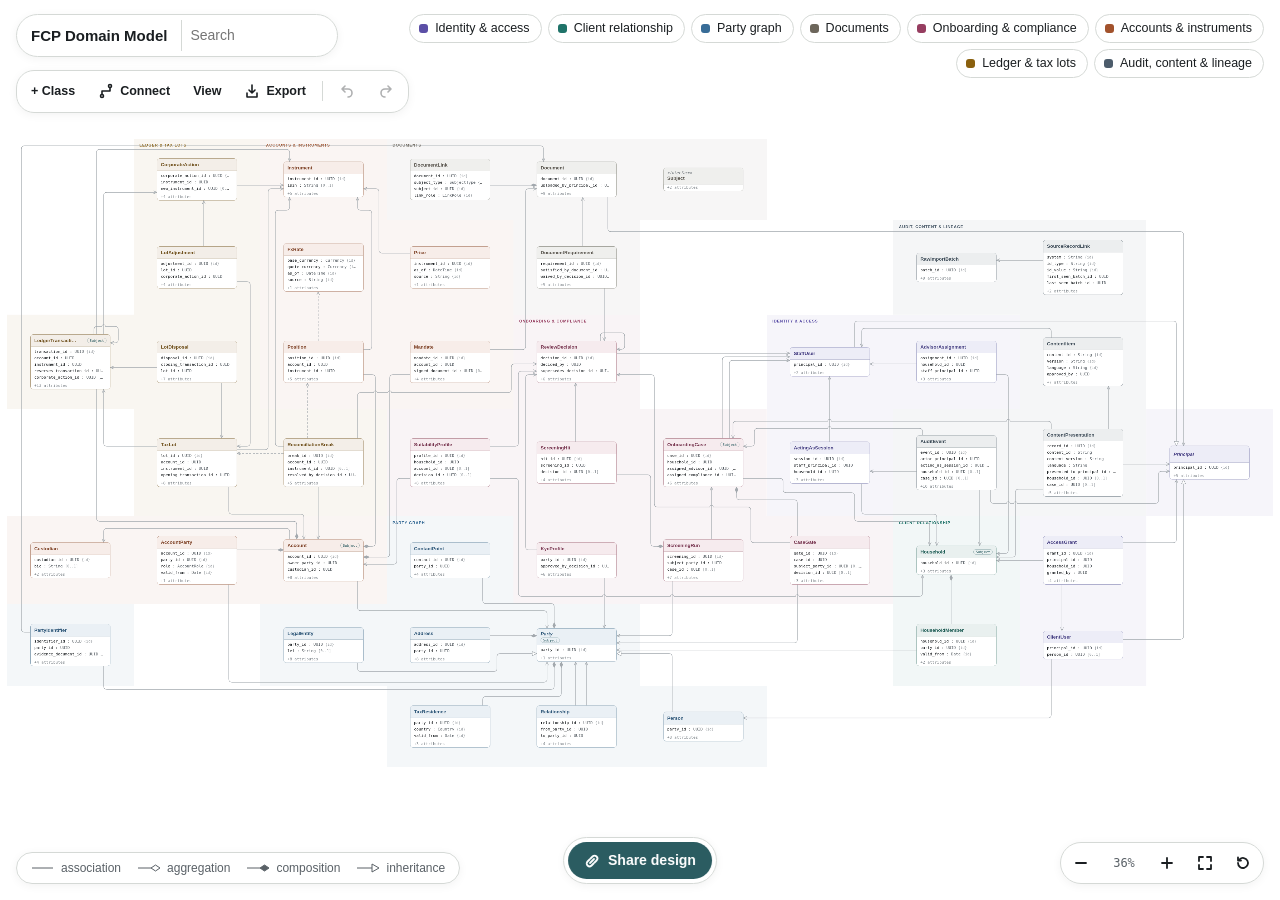
==== index.html @ f3f791c5 "Launch UML data model designer 1.0 alpha" ====
<!doctype html>
<html lang="en">
<head>
  <meta charset="utf-8">
<meta name="referrer" content="no-referrer">
<meta http-equiv="Content-Security-Policy" content="default-src 'none'; script-src 'sha256-m3z4uRdjWVHEbeqhUw58AREt3kiMgl0Z6fe/ujwPl70='; script-src-attr 'none'; style-src 'unsafe-inline' https://fonts.googleapis.com; font-src https://fonts.gstatic.com; img-src data:; connect-src 'none'; object-src 'none'; frame-src 'none'; base-uri 'none'; form-action 'none'">
  <meta name="viewport" content="width=device-width, initial-scale=1">
  <title>Domain Model Designer</title>
  <link rel="icon" type="image/svg+xml" href="[data-uri]">
  <script>
    // Keep both legacy GET parameters and self-contained design fragments.
    location.replace(new URL('FCP%20Domain%20Model.html' + location.search + location.hash, location.href).href);
  </script>
</head>
<body>
  <p><a href="FCP%20Domain%20Model.html">Open Domain Model Designer</a></p>
</body>
</html>
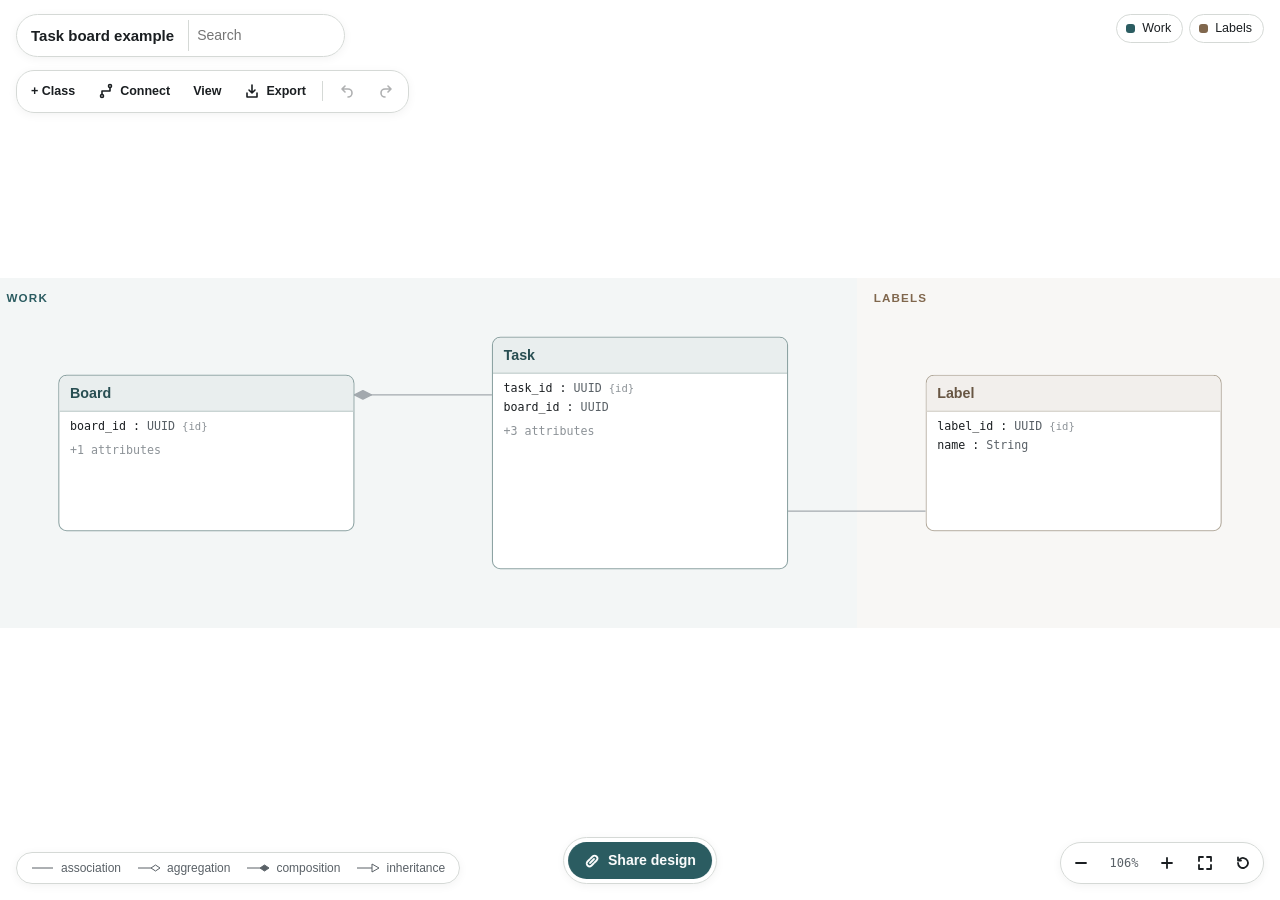
==== commit 0d7b2573: "Publish standalone UML designer with fictional examples" ====
--- a/index.html
+++ b/index.html
@@ -1,18 +1,22 @@
 <!doctype html>
 <html lang="en">
-<head>
-  <meta charset="utf-8">
-<meta name="referrer" content="no-referrer">
-<meta http-equiv="Content-Security-Policy" content="default-src 'none'; script-src 'sha256-m3z4uRdjWVHEbeqhUw58AREt3kiMgl0Z6fe/ujwPl70='; script-src-attr 'none'; style-src 'unsafe-inline' https://fonts.googleapis.com; font-src https://fonts.gstatic.com; img-src data:; connect-src 'none'; object-src 'none'; frame-src 'none'; base-uri 'none'; form-action 'none'">
-  <meta name="viewport" content="width=device-width, initial-scale=1">
-  <title>Domain Model Designer</title>
-  <link rel="icon" type="image/svg+xml" href="[data-uri]">
-  <script>
-    // Keep both legacy GET parameters and self-contained design fragments.
-    location.replace(new URL('FCP%20Domain%20Model.html' + location.search + location.hash, location.href).href);
-  </script>
-</head>
-<body>
-  <p><a href="FCP%20Domain%20Model.html">Open Domain Model Designer</a></p>
-</body>
+  <head>
+    <meta charset="utf-8" />
+    <meta name="referrer" content="no-referrer" />
+    <meta http-equiv="Content-Security-Policy" content="default-src 'none'; script-src 'sha256-XYZwac6uqmkswogHg/Uaq+cPA8+ak5MvFpQxUfLV2+c='; script-src-attr 'none'; style-src 'unsafe-inline' https://fonts.googleapis.com; font-src https://fonts.gstatic.com; img-src data:; connect-src 'none'; object-src 'none'; frame-src 'none'; base-uri 'none'; form-action 'none'" />
+    <meta name="viewport" content="width=device-width, initial-scale=1" />
+    <title>Domain Model Designer</title>
+    <link
+      rel="icon"
+      type="image/svg+xml"
+      href="[data-uri]"
+    />
+    <script>
+      // Keep both legacy GET parameters and self-contained design fragments.
+      location.replace(new URL('model.html' + location.search + location.hash, location.href).href);
+    </script>
+  </head>
+  <body>
+    <p><a href="model.html">Open Domain Model Designer</a></p>
+  </body>
 </html>
